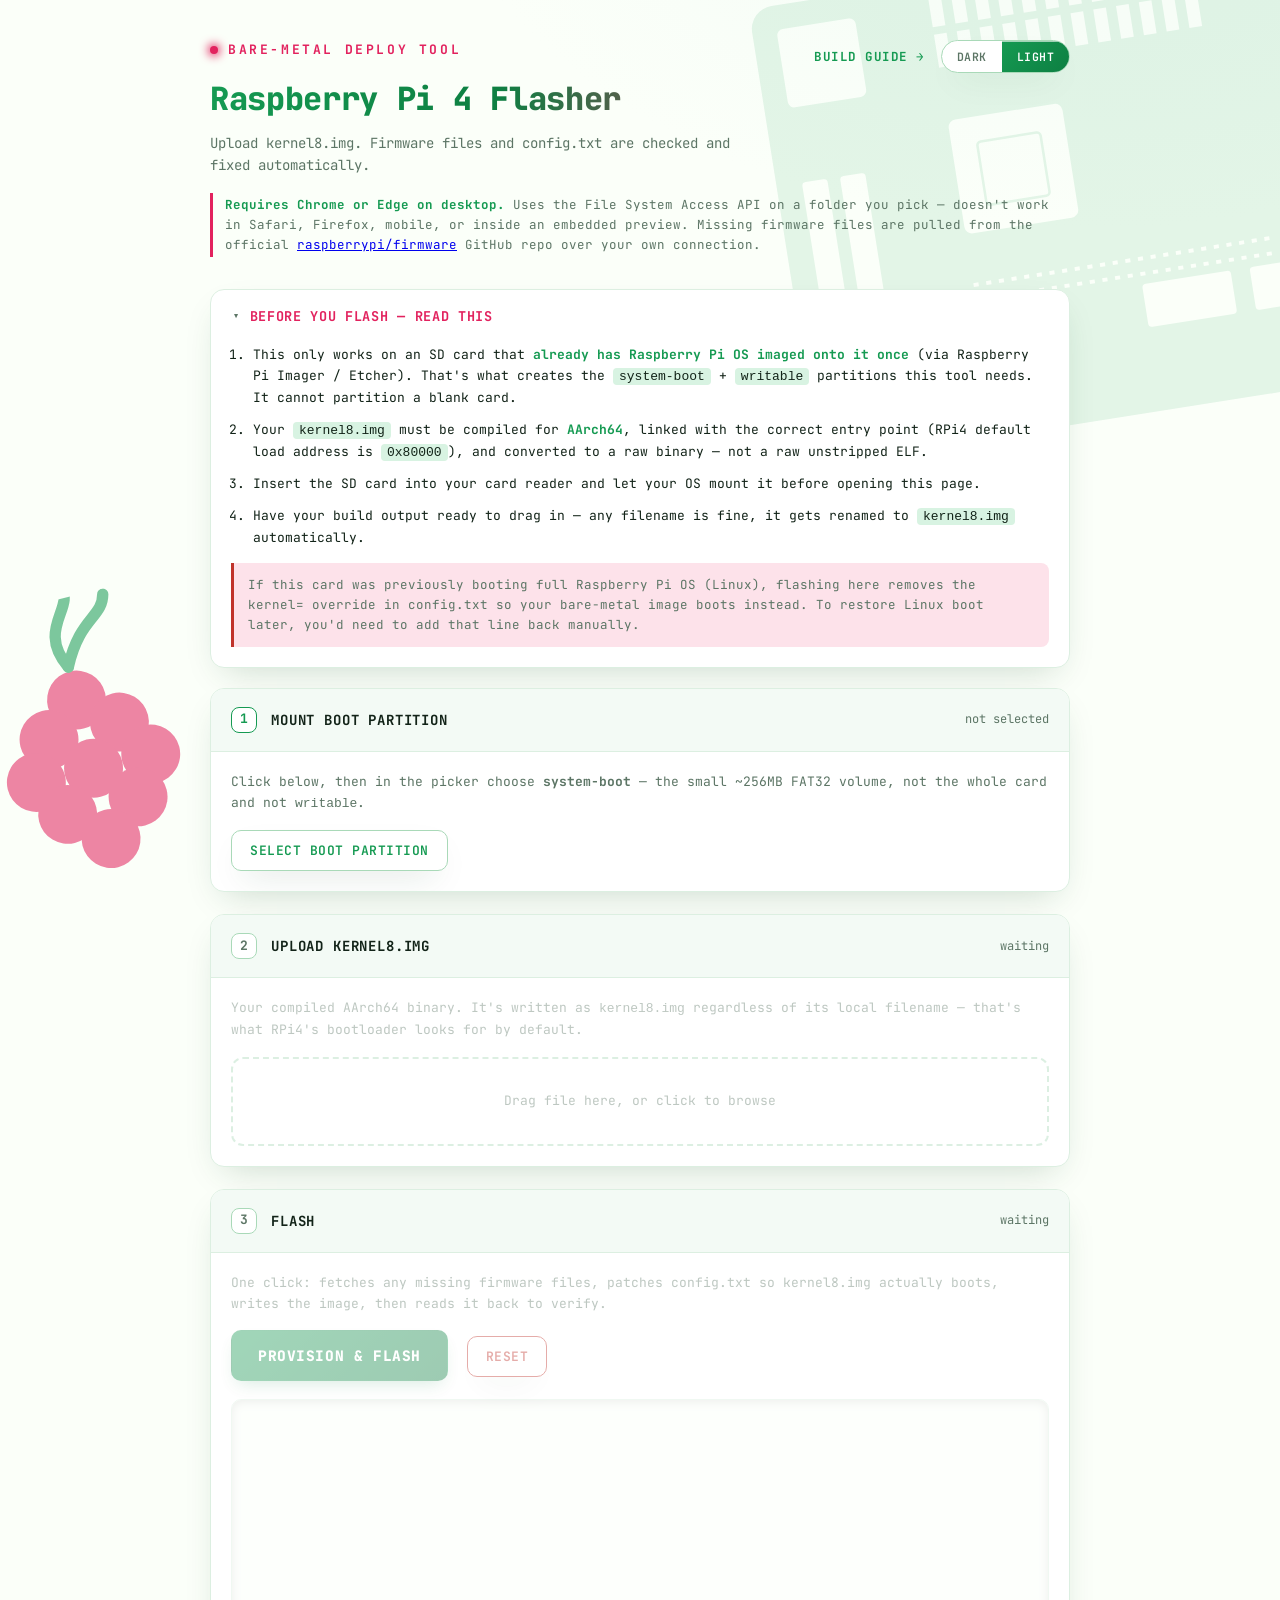
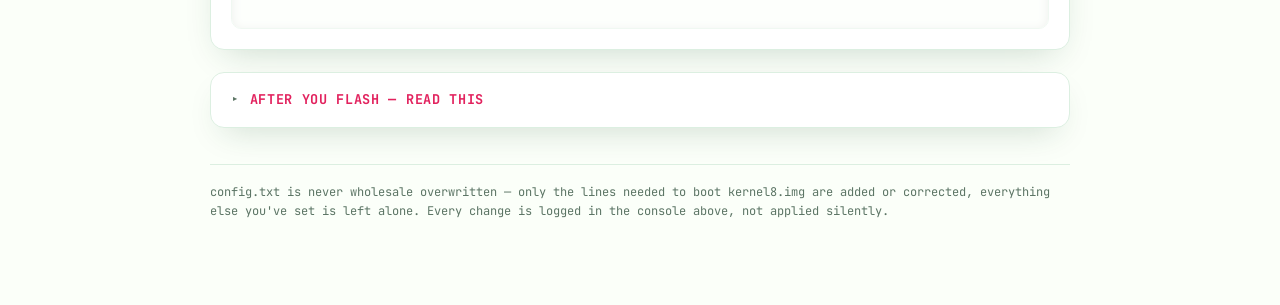
==== Index.html @ fa20e971 "Add files via upload" ====
<!DOCTYPE html>
<html lang="en">
<head>
<meta charset="UTF-8">
<meta name="viewport" content="width=device-width, initial-scale=1.0">
<title>Raspberry Pi 4 Flasher</title>
<link rel="preconnect" href="https://fonts.googleapis.com">
<link rel="preconnect" href="https://fonts.gstatic.com" crossorigin>
<link href="https://fonts.googleapis.com/css2?family=JetBrains+Mono:wght@400;500;600;700;800&display=swap" rel="stylesheet">
<link rel="stylesheet" href="style.css">
</head>
<body>

<div class="bgart">
  <svg class="pcb" viewBox="0 0 500 380" xmlns="http://www.w3.org/2000/svg">
    <rect x="10" y="10" width="480" height="360" rx="18" fill="currentColor" style="color:var(--green)"/>
    <rect x="30" y="30" width="60" height="60" rx="4" fill="var(--bg-a)"/>
    <rect x="30" y="30" width="60" height="60" rx="4" fill="none" stroke="var(--bg-a)" stroke-width="2"/>
    <g fill="var(--bg-a)">
      <rect x="150" y="20" width="10" height="26"/><rect x="168" y="20" width="10" height="26"/>
      <rect x="186" y="20" width="10" height="26"/><rect x="204" y="20" width="10" height="26"/>
      <rect x="222" y="20" width="10" height="26"/><rect x="240" y="20" width="10" height="26"/>
      <rect x="258" y="20" width="10" height="26"/><rect x="276" y="20" width="10" height="26"/>
      <rect x="294" y="20" width="10" height="26"/><rect x="312" y="20" width="10" height="26"/>
      <rect x="330" y="20" width="10" height="26"/><rect x="348" y="20" width="10" height="26"/>
      <rect x="150" y="52" width="10" height="26"/><rect x="168" y="52" width="10" height="26"/>
      <rect x="186" y="52" width="10" height="26"/><rect x="204" y="52" width="10" height="26"/>
      <rect x="222" y="52" width="10" height="26"/><rect x="240" y="52" width="10" height="26"/>
      <rect x="258" y="52" width="10" height="26"/><rect x="276" y="52" width="10" height="26"/>
      <rect x="294" y="52" width="10" height="26"/><rect x="312" y="52" width="10" height="26"/>
      <rect x="330" y="52" width="10" height="26"/><rect x="348" y="52" width="10" height="26"/>
    </g>
    <rect x="150" y="120" width="90" height="90" rx="6" fill="var(--bg-a)"/>
    <rect x="170" y="140" width="50" height="50" rx="3" fill="none" stroke="var(--green)" stroke-width="2"/>
    <rect x="30" y="150" width="20" height="150" rx="3" fill="var(--bg-a)"/>
    <rect x="60" y="150" width="20" height="150" rx="3" fill="var(--bg-a)"/>
    <rect x="280" y="270" width="70" height="34" rx="3" fill="var(--bg-a)"/>
    <rect x="365" y="270" width="46" height="34" rx="3" fill="var(--bg-a)"/>
    <rect x="425" y="150" width="34" height="60" rx="3" fill="var(--bg-a)"/>
    <path d="M150 250 h240 M150 262 h240" stroke="var(--bg-a)" stroke-width="3" stroke-dasharray="4 6"/>
  </svg>

  <svg class="raspberry" viewBox="0 0 300 300" xmlns="http://www.w3.org/2000/svg">
    <g fill="var(--pink)">
      <circle cx="150" cy="90" r="26"/>
      <circle cx="118" cy="118" r="26"/>
      <circle cx="182" cy="118" r="26"/>
      <circle cx="98" cy="152" r="26"/>
      <circle cx="150" cy="152" r="26"/>
      <circle cx="202" cy="152" r="26"/>
      <circle cx="118" cy="186" r="26"/>
      <circle cx="182" cy="186" r="26"/>
      <circle cx="150" cy="216" r="26"/>
    </g>
    <path d="M150 60 C 130 20, 170 10, 160 -10" stroke="var(--green)" stroke-width="10" fill="none" stroke-linecap="round"/>
    <path d="M150 60 C170 20, 190 25, 195 5" stroke="var(--green)" stroke-width="10" fill="none" stroke-linecap="round"/>
  </svg>
</div>

<div class="wrap">

  <header>
    <div class="top-row">
      <div>
        <div class="banner"><span class="dot"></span>BARE-METAL DEPLOY TOOL</div>
        <h1>Raspberry Pi 4 Flasher</h1>
        <div class="sub">Upload kernel8.img. Firmware files and config.txt are checked and fixed automatically.</div>
      </div>
      <div style="display:flex;align-items:center;gap:16px;">
        <a href="build-guide.html" target="_blank" rel="noopener" style="color:var(--green);font-size:12.5px;font-weight:700;text-decoration:none;letter-spacing:.04em;text-transform:uppercase;">Build Guide →</a>
        <div class="theme-toggle">
          <button id="btnDark">Dark</button>
          <button id="btnLight">Light</button>
        </div>
      </div>
    </div>
    <div class="platform-note">
      <b>Requires Chrome or Edge on desktop.</b> Uses the File System Access API on a folder you pick — doesn't work in Safari, Firefox, mobile, or inside an embedded preview. Missing firmware files are pulled from the official <a href="https://github.com/raspberrypi/firmware" target="_blank" rel="noopener">raspberrypi/firmware</a> GitHub repo over your own connection.
    </div>
  </header>

  <details class="instructions" open>
    <summary>Before you flash — read this</summary>
    <div class="instructions-body">
      <ol>
        <li>This only works on an SD card that <b>already has Raspberry Pi OS imaged onto it once</b> (via Raspberry Pi Imager / Etcher). That's what creates the <code>system-boot</code> + <code>writable</code> partitions this tool needs. It cannot partition a blank card.</li>
        <li>Your <code>kernel8.img</code> must be compiled for <b>AArch64</b>, linked with the correct entry point (RPi4 default load address is <code>0x80000</code>), and converted to a raw binary — not a raw unstripped ELF.</li>
        <li>Insert the SD card into your card reader and let your OS mount it before opening this page.</li>
        <li>Have your build output ready to drag in — any filename is fine, it gets renamed to <code>kernel8.img</code> automatically.</li>
      </ol>
      <div class="warn-line">If this card was previously booting full Raspberry Pi OS (Linux), flashing here removes the kernel= override in config.txt so your bare-metal image boots instead. To restore Linux boot later, you'd need to add that line back manually.</div>
    </div>
  </details>

  <!-- STEP 1 -->
  <div class="step active" id="step1">
    <div class="step-head">
      <div class="step-num">1</div>
      <div class="step-title">Mount boot partition</div>
      <div class="step-status" id="s1status">not selected</div>
    </div>
    <div class="step-body">
      <p class="help">Click below, then in the picker choose <b>system-boot</b> — the small ~256MB FAT32 volume, not the whole card and not <code>writable</code>.</p>
      <button id="btnSelectDir">Select boot partition</button>
      <div id="dirResult"></div>
    </div>
  </div>

  <!-- STEP 2 -->
  <div class="step" id="step2">
    <div class="step-head">
      <div class="step-num">2</div>
      <div class="step-title">Upload kernel8.img</div>
      <div class="step-status" id="s2status">waiting</div>
    </div>
    <div class="step-body disabled" id="step2body">
      <p class="help">Your compiled AArch64 binary. It's written as <code>kernel8.img</code> regardless of its local filename — that's what RPi4's bootloader looks for by default.</p>
      <div class="drop" id="dropZone">
        Drag file here, or click to browse
        <input type="file" id="fileInput">
      </div>
      <div class="file-meta" id="fileMeta" style="display:none;"></div>
    </div>
  </div>

  <!-- STEP 3 -->
  <div class="step" id="step3">
    <div class="step-head">
      <div class="step-num">3</div>
      <div class="step-title">Flash</div>
      <div class="step-status" id="s3status">waiting</div>
    </div>
    <div class="step-body disabled" id="step3body">
      <p class="help">One click: fetches any missing firmware files, patches config.txt so kernel8.img actually boots, writes the image, then reads it back to verify.</p>
      <button class="primary" id="btnFlash">Provision &amp; flash</button>
      <button class="danger" id="btnReset" style="margin-left:10px;">Reset</button>
      <div class="console" id="consoleLog"></div>
    </div>
  </div>

  <details class="instructions" id="afterPanel">
    <summary>After you flash — read this</summary>
    <div class="instructions-body">
      <ol>
        <li><b>Eject the SD card properly</b> through your OS before pulling it — don't unplug it while it's still mounted.
          <div class="warn-line">Linux:
udisksctl unmount -b /dev/sdX1
udisksctl unmount -b /dev/sdX2
udisksctl power-off -b /dev/sdX</div>
        </li>
        <li>Insert the card into the Pi 4 and power it on.</li>
        <li>If <code>enable_uart=1</code> is set (the tool ensures this), connect a USB-to-serial adapter to <b>GPIO14 (TX)</b>, <b>GPIO15 (RX)</b>, and <b>GND</b>, then open a serial terminal at <b>115200 baud</b> to see boot output.</li>
        <li>If it doesn't boot: double check the linker script's entry point / load address, confirm the file is a raw binary (not ELF), and confirm <code>arm_64bit=1</code> is in config.txt.</li>
      </ol>
    </div>
  </details>

  <footer>
    config.txt is never wholesale overwritten — only the lines needed to boot kernel8.img are added or corrected, everything else you've set is left alone. Every change is logged in the console above, not applied silently.
  </footer>

</div>

<script>
const html = document.documentElement;
function setTheme(t){
  html.setAttribute('data-theme', t);
  document.getElementById('btnDark').classList.toggle('active', t==='dark');
  document.getElementById('btnLight').classList.toggle('active', t==='light');
}
const prefersDark = window.matchMedia && window.matchMedia('(prefers-color-scheme: dark)').matches;
setTheme(prefersDark ? 'dark' : 'light');
document.getElementById('btnDark').addEventListener('click', () => setTheme('dark'));
document.getElementById('btnLight').addEventListener('click', () => setTheme('light'));

let dirHandle = null;
let sourceFile = null;
let sourceHash = null;

const $ = id => document.getElementById(id);
const log = (msg, cls='info') => {
  const c = $('consoleLog');
  const line = document.createElement('div');
  line.className = 'line ' + cls;
  line.textContent = msg;
  c.appendChild(line);
  c.scrollTop = c.scrollHeight;
};

function setStepState(n, state, statusText){
  const step = $('step'+n);
  step.classList.remove('active','done');
  if(state) step.classList.add(state);
  if(statusText !== undefined) $('s'+n+'status').textContent = statusText;
}
function enableStep(n){
  const body = document.querySelector('#step'+n+' .step-body');
  if(body) body.classList.remove('disabled');
  setStepState(n, 'active');
}

async function sha256(blob){
  const buf = await blob.arrayBuffer();
  const hash = await crypto.subtle.digest('SHA-256', buf);
  return Array.from(new Uint8Array(hash)).map(b=>b.toString(16).padStart(2,'0')).join('');
}
function fmtBytes(n){
  if(n < 1024) return n + ' B';
  if(n < 1024*1024) return (n/1024).toFixed(1) + ' KB';
  return (n/(1024*1024)).toFixed(2) + ' MB';
}

const FIRMWARE_BASE = 'https://raw.githubusercontent.com/raspberrypi/firmware/master/boot/';
const REQUIRED_FIRMWARE = ['bootcode.bin', 'start4.elf', 'fixup4.dat'];
const DEFAULT_CONFIG =
`# Generated by Raspberry Pi 4 Flasher — bare-metal defaults
arm_64bit=1
enable_uart=1
`;

$('btnSelectDir').addEventListener('click', async () => {
  if(!window.showDirectoryPicker){
    $('dirResult').innerHTML = '<div class="badge warn">This browser does not support the File System Access API. Use Chrome or Edge on desktop.</div>';
    return;
  }
  try{
    dirHandle = await window.showDirectoryPicker({ mode: 'readwrite' });
  }catch(e){ return; }

  const entries = [];
  for await (const [name, handle] of dirHandle.entries()){
    let size = '';
    if(handle.kind === 'file'){
      try{ const f = await handle.getFile(); size = fmtBytes(f.size); }catch(_){}
    }
    entries.push({name, kind: handle.kind, size});
  }
  entries.sort((a,b) => a.name.localeCompare(b.name));

  let html2 = '<table class="map"><thead><tr><th>#</th><th>name</th><th>size</th></tr></thead><tbody>';
  entries.forEach((e,i) => {
    html2 += `<tr><td class="idx">${i.toString().padStart(2,'0')}</td><td>${e.name}${e.kind==='directory'?'/':''}</td><td>${e.size}</td></tr>`;
  });
  html2 += '</tbody></table>';

  const names = entries.map(e => e.name.toLowerCase());
  const missingFw = REQUIRED_FIRMWARE.filter(f => !names.includes(f));
  const hasConfig = names.includes('config.txt');

  if(missingFw.length === 0 && hasConfig){
    html2 += '<div class="badge ok">All required boot files present</div>';
  } else {
    if(missingFw.length) html2 += `<div class="badge warn">missing: ${missingFw.join(', ')}</div>`;
    if(!hasConfig) html2 += `<div class="badge warn">missing: config.txt</div>`;
    html2 += `<div class="badge ok">will be provisioned automatically on flash</div>`;
  }

  $('dirResult').innerHTML = html2;
  setStepState(1, 'done', dirHandle.name || 'mounted');
  enableStep(2);
  log(`mounted: ${dirHandle.name} (${entries.length} entries)`, 'ok');
});

const dropZone = $('dropZone');
dropZone.addEventListener('click', () => $('fileInput').click());
['dragenter','dragover'].forEach(ev => dropZone.addEventListener(ev, e => { e.preventDefault(); dropZone.classList.add('drag'); }));
['dragleave','drop'].forEach(ev => dropZone.addEventListener(ev, e => { e.preventDefault(); dropZone.classList.remove('drag'); }));
dropZone.addEventListener('drop', e => { if(e.dataTransfer.files.length) handleFile(e.dataTransfer.files[0]); });
$('fileInput').addEventListener('change', e => { if(e.target.files.length) handleFile(e.target.files[0]); });

async function handleFile(file){
  sourceFile = file;
  $('fileMeta').style.display = 'block';
  $('fileMeta').innerHTML = `
    <div class="row"><span class="k">source name</span><span class="v">${file.name}</span></div>
    <div class="row"><span class="k">writes as</span><span class="v">kernel8.img</span></div>
    <div class="row"><span class="k">size</span><span class="v">${fmtBytes(file.size)}</span></div>
    <div class="row"><span class="k">sha-256</span><span class="v">computing…</span></div>
  `;
  sourceHash = await sha256(file);
  $('fileMeta').querySelectorAll('.row .v')[3].textContent = sourceHash;
  setStepState(2, 'done', file.name);
  log(`loaded ${file.name} — ${fmtBytes(file.size)}, sha256 ${sourceHash.slice(0,16)}…`, 'info');
  enableStep(3);
}

async function fileExists(dir, name){
  try{ await dir.getFileHandle(name, {create:false}); return true; }catch(_){ return false; }
}
async function readTextFile(dir, name){
  const h = await dir.getFileHandle(name, {create:false});
  const f = await h.getFile();
  return await f.text();
}
async function writeFile(dir, name, blobOrText){
  const h = await dir.getFileHandle(name, {create:true});
  const w = await h.createWritable();
  await w.write(blobOrText);
  await w.close();
  return h;
}

function patchConfig(existingText){
  const lines = existingText.split(/\r?\n/);
  const changes = [];
  let arm64Idx = -1, hasUart = false, kernelIdx = -1;
  lines.forEach((line,i) => {
    const t = line.trim();
    if(/^arm_64bit\s*=/.test(t)) arm64Idx = i;
    if(/^enable_uart\s*=\s*1/.test(t)) hasUart = true;
    if(/^kernel\s*=/.test(t)) kernelIdx = i;
  });
  if(arm64Idx >= 0){
    if(!/^arm_64bit\s*=\s*1\s*$/.test(lines[arm64Idx].trim())){
      changes.push(`arm_64bit: "${lines[arm64Idx].trim()}" -> "arm_64bit=1"`);
      lines[arm64Idx] = 'arm_64bit=1';
    }
  } else {
    lines.push('arm_64bit=1');
    changes.push('added arm_64bit=1');
  }
  if(!hasUart){
    lines.push('enable_uart=1');
    changes.push('added enable_uart=1');
  }
  if(kernelIdx >= 0 && lines[kernelIdx].trim() !== 'kernel=kernel8.img'){
    changes.push(`removed override "${lines[kernelIdx].trim()}" (kernel8.img is picked up automatically once arm_64bit=1)`);
    lines.splice(kernelIdx, 1);
  }
  return { text: lines.filter((l,i,arr)=> !(l.trim()==='' && arr[i-1] && arr[i-1].trim()==='')).join('\n'), changes };
}

async function provisionBootPartition(){
  const names = [];
  for await (const [name] of dirHandle.entries()) names.push(name.toLowerCase());

  const missingFw = REQUIRED_FIRMWARE.filter(f => !names.includes(f));
  if(missingFw.length){
    const ok = confirm(`Missing firmware file(s): ${missingFw.join(', ')}.\n\nFetch them from the official raspberrypi/firmware GitHub repo and write them to the boot partition?`);
    if(!ok){
      log('skipped firmware provisioning — boot partition may not boot without these', 'warn');
    } else {
      for(const fname of missingFw){
        try{
          log(`fetching ${fname} from raspberrypi/firmware…`, 'cmd');
          const res = await fetch(FIRMWARE_BASE + fname);
          if(!res.ok) throw new Error(`HTTP ${res.status}`);
          const blob = await res.blob();
          await writeFile(dirHandle, fname, blob);
          log(`wrote ${fname} (${fmtBytes(blob.size)})`, 'ok');
        }catch(e){
          log(`failed to fetch/write ${fname}: ${e.message}`, 'err');
        }
      }
    }
  } else {
    log('firmware files present, nothing to fetch', 'info');
  }

  let configText = '';
  let hadConfig = false;
  if(await fileExists(dirHandle, 'config.txt')){
    hadConfig = true;
    configText = await readTextFile(dirHandle, 'config.txt');
  }
  if(!hadConfig){
    await writeFile(dirHandle, 'config.txt', DEFAULT_CONFIG);
    log('config.txt not found — wrote default (arm_64bit=1, enable_uart=1)', 'ok');
  } else {
    const { text, changes } = patchConfig(configText);
    if(changes.length){
      await writeFile(dirHandle, 'config.txt', text);
      changes.forEach(c => log(`config.txt: ${c}`, 'ok'));
    } else {
      log('config.txt already correct — left untouched', 'info');
    }
  }
}

$('btnFlash').addEventListener('click', async () => {
  if(!dirHandle || !sourceFile){
    log('missing boot partition or source file', 'err');
    return;
  }
  $('btnFlash').disabled = true;
  try{
    log('> provisioning boot partition…', 'cmd');
    await provisionBootPartition();

    log(`> writing ${sourceFile.name} -> kernel8.img (${fmtBytes(sourceFile.size)})`, 'cmd');
    const exists = await fileExists(dirHandle, 'kernel8.img');
    if(exists){
      const ok = confirm('kernel8.img already exists on the boot partition. Overwrite it?');
      if(!ok){ log('flash cancelled by user', 'info'); $('btnFlash').disabled = false; return; }
    }
    const fileHandle = await writeFile(dirHandle, 'kernel8.img', sourceFile);
    log('write complete, verifying…', 'info');

    const written = await fileHandle.getFile();
    const writtenHash = await sha256(written);

    if(writtenHash === sourceHash && written.size === sourceFile.size){
      log(`verified: sha256 match, ${fmtBytes(written.size)} written`, 'ok');
      log('boot partition ready. Eject the SD card and boot the Pi.', 'ok');
      setStepState(3, 'done', 'flashed ✓');
      document.getElementById('afterPanel').open = true;
      document.getElementById('afterPanel').scrollIntoView({behavior:'smooth', block:'nearest'});
    } else {
      log(`verification FAILED — expected ${sourceHash.slice(0,12)}…, got ${writtenHash.slice(0,12)}…`, 'err');
      setStepState(3, null, 'verify failed');
    }
  }catch(e){
    log(`error: ${e.message}`, 'err');
    setStepState(3, null, 'error');
  }finally{
    $('btnFlash').disabled = false;
  }
});

$('btnReset').addEventListener('click', () => location.reload());
</script>
</body>
</html>
---- style.css ----
:root{ --radius: 14px; }
  html[data-theme="dark"]{
    --bg-a: #081109; --bg-b: #0a1a12;
    --panel: #101c14; --panel-2: #16251b;
    --border: #24382a; --border-lit: #365241;
    --text: #ecf7ef; --muted: #8aa892;
    --green: #3ee089; --green-strong: #16b866; --green-dim: #16381f; --green-text: #05170b;
    --pink: #ff5c8a; --pink-dim: #3a1524;
    --ok: #3ee089; --err: #ff6b6b;
    --shadow: 0 1px 0 rgba(255,255,255,.03) inset, 0 10px 30px -10px rgba(0,0,0,.55);
    --shadow-btn: 0 6px 16px -4px rgba(22,184,102,.45);
    --pcb-opacity: .16; --raspberry-opacity: .5;
  }
  html[data-theme="light"]{
    --bg-a: #fbfff9; --bg-b: #f2fbf5;
    --panel: #ffffff; --panel-2: #f3faf5;
    --border: #dcefe1; --border-lit: #a9d9b8;
    --text: #122318; --muted: #5c7565;
    --green: #159a52; --green-strong: #0d7f42; --green-dim: #d8f3e2; --green-text: #ffffff;
    --pink: #e2225e; --pink-dim: #fde2ea;
    --ok: #0d7f42; --err: #c0332b;
    --shadow: 0 1px 0 rgba(255,255,255,.6) inset, 0 14px 34px -14px rgba(21,71,42,.22);
    --shadow-btn: 0 8px 18px -6px rgba(13,127,66,.4);
    --pcb-opacity: .10; --raspberry-opacity: .55;
  }
  *{box-sizing:border-box;}
  html,body{margin:0;padding:0;}
  body{
    background: radial-gradient(1100px 700px at 85% -10%, var(--bg-b), var(--bg-a) 60%);
    color:var(--text);
    font-family: "JetBrains Mono", ui-monospace, "SF Mono", Menlo, Consolas, monospace;
    min-height:100vh; padding:40px 18px 90px; line-height:1.6; font-size:15.5px;
    transition: background .2s, color .2s; position:relative; overflow-x:hidden;
  }
  .bgart{position:fixed;inset:0;z-index:-1;pointer-events:none;overflow:hidden;}
  .bgart svg{position:absolute;}
  .pcb{top:-6%;right:-10%;width:640px;opacity:var(--pcb-opacity);transform:rotate(-9deg);}
  .raspberry{bottom:-4%;left:-6%;width:340px;opacity:var(--raspberry-opacity);transform:rotate(-14deg);}

  .wrap{max-width:860px;margin:0 auto;}

  header{margin-bottom:32px;}
  .top-row{display:flex;justify-content:space-between;align-items:flex-start;gap:16px;}
  .banner{font-size:13px;color:var(--pink);letter-spacing:.2em;display:flex;align-items:center;gap:10px;margin-bottom:12px;font-weight:700;}
  .banner .dot{width:8px;height:8px;border-radius:50%;background:var(--pink);box-shadow:0 0 10px 2px var(--pink);animation:pulse 2.2s ease-in-out infinite;}
  @keyframes pulse{0%,100%{opacity:1;}50%{opacity:.35;}}
  h1{font-size:32px;margin:0 0 8px;letter-spacing:-.01em;font-weight:800;
     background:linear-gradient(90deg, var(--green) 0%, var(--green-strong) 55%, var(--pink) 130%);
     -webkit-background-clip:text;background-clip:text;color:transparent;}
  .sub{color:var(--muted);font-size:14px;max-width:520px;}
  .platform-note{margin-top:16px;font-size:12.5px;color:var(--muted);border-left:3px solid var(--pink);padding:2px 0 2px 12px;}
  .platform-note b{color:var(--green);font-weight:700;}

  .theme-toggle{display:flex;border:1px solid var(--border-lit);border-radius:24px;overflow:hidden;flex-shrink:0;background:var(--panel);box-shadow:var(--shadow);}
  .theme-toggle button{border:none;border-radius:0;padding:8px 15px;font-size:11.5px;background:transparent;color:var(--muted);font-family:inherit;font-weight:600;cursor:pointer;letter-spacing:.04em;}
  .theme-toggle button.active{background:linear-gradient(135deg, var(--green), var(--green-strong));color:var(--green-text);}

  details.instructions{background:var(--panel);border:1px solid var(--border);border-radius:var(--radius);margin-bottom:20px;box-shadow:var(--shadow);}
  details.instructions summary{padding:16px 20px;cursor:pointer;font-size:13.5px;letter-spacing:.05em;text-transform:uppercase;color:var(--pink);list-style:none;display:flex;align-items:center;gap:10px;font-weight:700;}
  details.instructions summary::-webkit-details-marker{display:none;}
  details.instructions summary::before{content:"▸";transition:transform .15s;color:var(--muted);}
  details.instructions[open] summary::before{transform:rotate(90deg);}
  .instructions-body{padding:2px 20px 20px;font-size:13px;color:var(--text);}
  .instructions-body ol{margin:0;padding-left:22px;}
  .instructions-body li{margin-bottom:11px;}
  .instructions-body li b{color:var(--green);}
  .instructions-body code{background:var(--green-dim);padding:1px 6px;border-radius:4px;}
  .instructions-body .warn-line{margin-top:14px;padding:12px 14px;border-left:3px solid var(--err);color:var(--muted);font-size:12.5px;background:var(--pink-dim);border-radius:0 8px 8px 0;white-space:pre-wrap;}

  .step{background:var(--panel);border:1px solid var(--border);border-radius:var(--radius);margin-bottom:22px;overflow:hidden;box-shadow:var(--shadow);transition:transform .15s;}
  .step-head{display:flex;align-items:center;gap:14px;padding:18px 20px;border-bottom:1px solid var(--border);background:var(--panel-2);}
  .step-num{width:26px;height:26px;border-radius:8px;border:1px solid var(--border-lit);display:flex;align-items:center;justify-content:center;font-size:13px;color:var(--muted);flex-shrink:0;font-weight:700;background:var(--panel);}
  .step.active .step-num{border-color:var(--green);color:var(--green);}
  .step.done .step-num{background:linear-gradient(135deg, var(--green), var(--green-strong));border-color:var(--green);color:var(--green-text);}
  .step-title{font-size:14px;letter-spacing:.06em;text-transform:uppercase;color:var(--text);font-weight:700;}
  .step-status{margin-left:auto;font-size:12px;color:var(--muted);}
  .step-body{padding:20px;}
  .step-body.disabled{opacity:.4;pointer-events:none;}
  p.help{color:var(--muted);font-size:13px;margin:0 0 16px;}

  button{font-family:inherit;font-size:13px;letter-spacing:.04em;background:var(--panel);color:var(--green);border:1px solid var(--border-lit);padding:11px 18px;border-radius:10px;cursor:pointer;text-transform:uppercase;font-weight:600;transition:transform .12s, box-shadow .12s, background .15s;box-shadow:var(--shadow);}
  button:hover:not(:disabled){transform:translateY(-2px);border-color:var(--green);}
  button:active:not(:disabled){transform:translateY(0);}
  button:disabled{opacity:.35;cursor:not-allowed;}
  button.primary{background:linear-gradient(135deg, var(--green), var(--green-strong));color:var(--green-text);border-color:transparent;font-weight:800;padding:15px 26px;font-size:14.5px;box-shadow:var(--shadow-btn);}
  button.primary:hover:not(:disabled){transform:translateY(-3px);box-shadow:0 14px 26px -8px rgba(22,184,102,.55);}
  button.danger{color:var(--err);border-color:var(--err);background:var(--panel);}
  button.danger:hover:not(:disabled){background:var(--pink-dim);}

  table.map{width:100%;border-collapse:collapse;font-size:12.5px;margin-top:16px;}
  table.map th{text-align:left;color:var(--muted);font-weight:600;font-size:10.5px;letter-spacing:.08em;text-transform:uppercase;padding:7px 9px;border-bottom:1px solid var(--border);}
  table.map td{padding:7px 9px;border-bottom:1px solid var(--border);color:var(--text);}
  table.map tr:last-child td{border-bottom:none;}
  table.map .idx{color:var(--pink);}
  .badge{display:inline-block;font-size:11px;padding:5px 10px;border-radius:20px;letter-spacing:.05em;text-transform:uppercase;margin-top:14px;margin-right:6px;font-weight:700;}
  .badge.ok{background:var(--green-dim);color:var(--green);}
  .badge.warn{background:var(--pink-dim);color:var(--pink);}

  .drop{border:2px dashed var(--border-lit);border-radius:12px;padding:32px;text-align:center;color:var(--muted);font-size:13px;cursor:pointer;transition:border-color .15s, background .15s, transform .12s;}
  .drop:hover, .drop.drag{border-color:var(--green);background:var(--green-dim);color:var(--text);transform:translateY(-2px);}
  .drop input{display:none;}
  .file-meta{margin-top:16px;font-size:13px;}
  .file-meta .row{display:flex;justify-content:space-between;padding:7px 0;border-bottom:1px solid var(--border);}
  .file-meta .row:last-child{border-bottom:none;}
  .file-meta .k{color:var(--muted);}
  .file-meta .v{color:var(--text);word-break:break-all;text-align:right;max-width:70%;}

  .console{background:var(--bg-a);border:1px solid var(--border);border-radius:10px;padding:16px 18px;font-size:12.5px;height:230px;overflow-y:auto;margin-top:18px;box-shadow:0 2px 10px rgba(0,0,0,.15) inset;}
  .console .line{margin-bottom:5px;white-space:pre-wrap;word-break:break-all;}
  .console .ok{color:var(--ok);}
  .console .err{color:var(--err);}
  .console .info{color:var(--muted);}
  .console .cmd{color:var(--pink);}
  .console .warn{color:#c58a1c;}

  footer{margin-top:36px;color:var(--muted);font-size:12px;border-top:1px solid var(--border);padding-top:18px;}
  footer a{color:var(--green);}
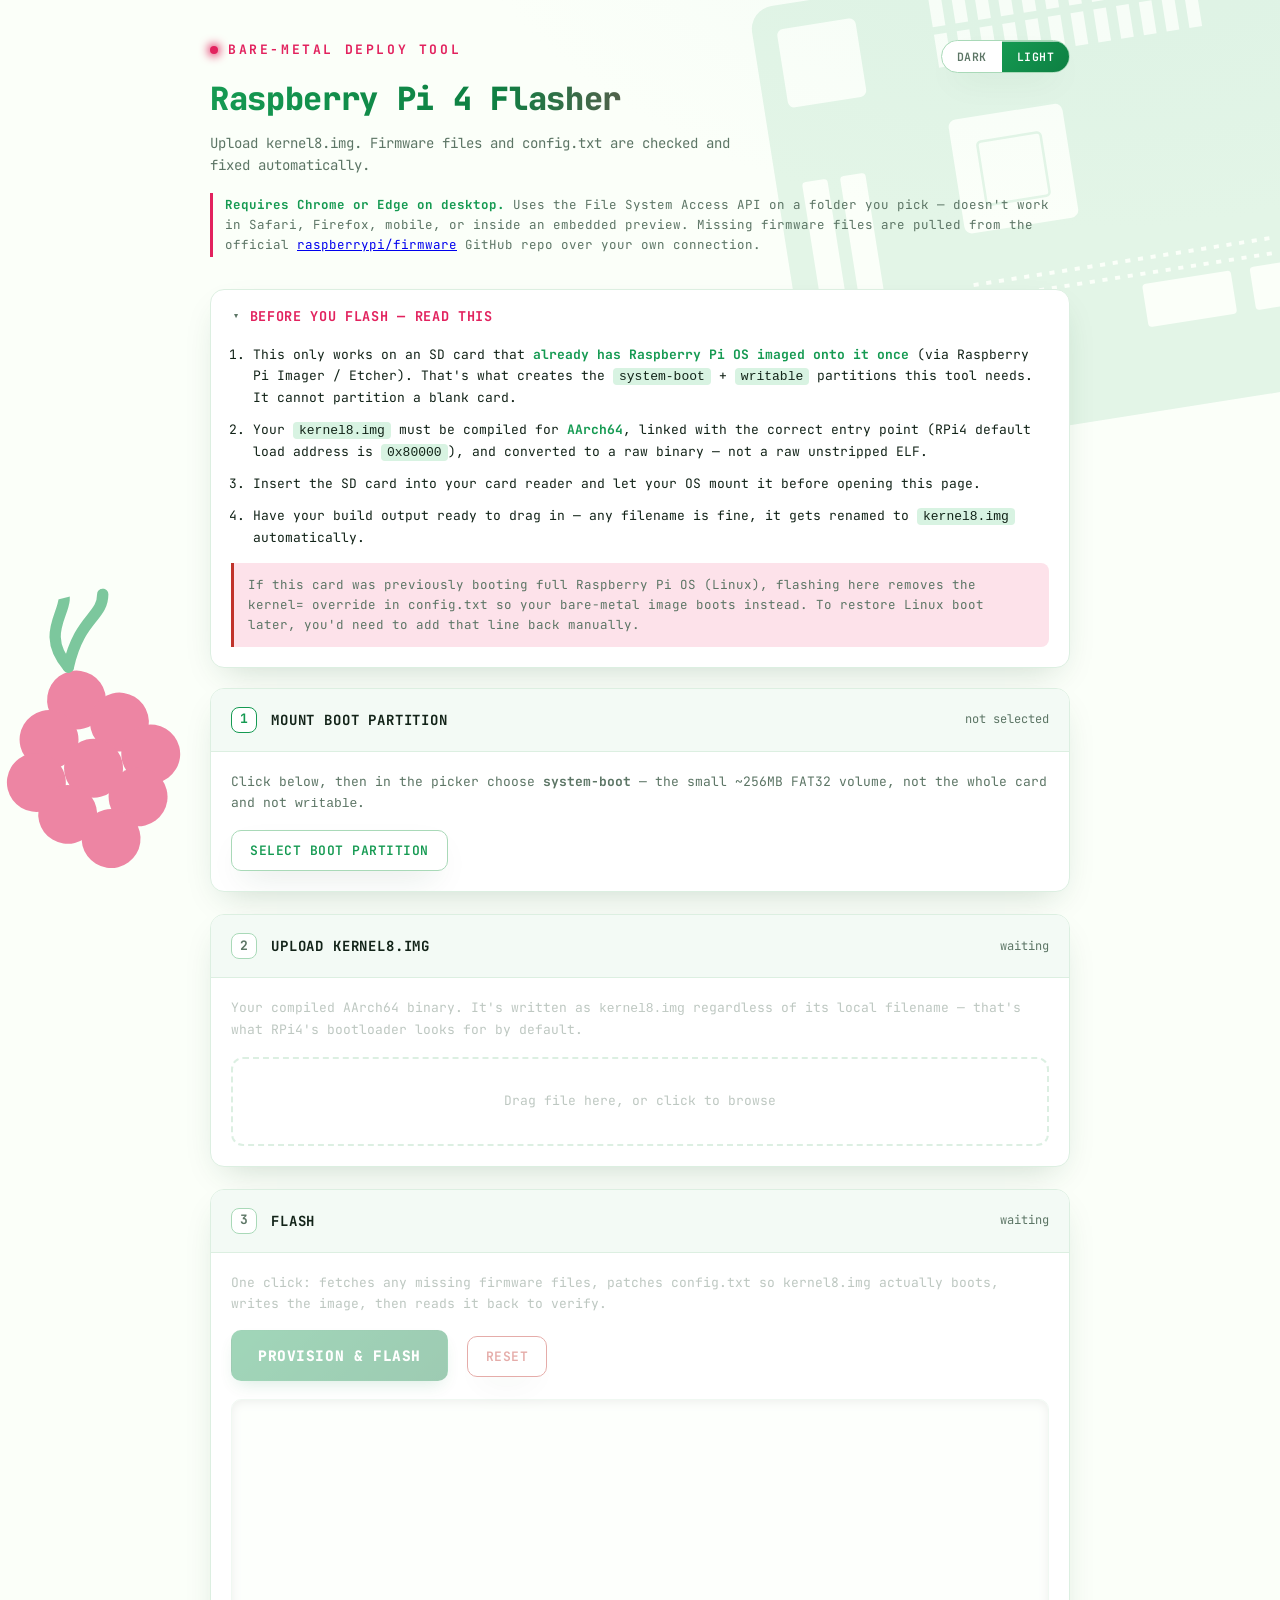
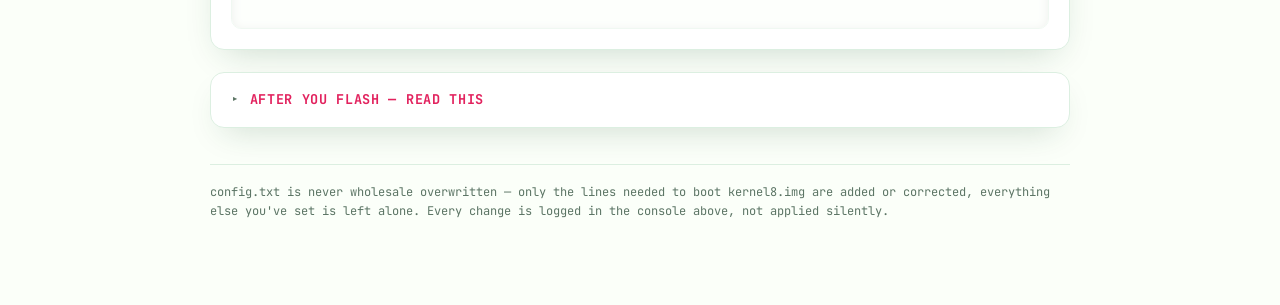
==== commit 4934e151: "Add files via upload" ====
--- a/Index.html
+++ b/Index.html
@@ -7,7 +7,125 @@
 <link rel="preconnect" href="https://fonts.googleapis.com">
 <link rel="preconnect" href="https://fonts.gstatic.com" crossorigin>
 <link href="https://fonts.googleapis.com/css2?family=JetBrains+Mono:wght@400;500;600;700;800&display=swap" rel="stylesheet">
-<link rel="stylesheet" href="style.css">
+<style>
+  :root{ --radius: 14px; }
+  html[data-theme="dark"]{
+    --bg-a: #081109; --bg-b: #0a1a12;
+    --panel: #101c14; --panel-2: #16251b;
+    --border: #24382a; --border-lit: #365241;
+    --text: #ecf7ef; --muted: #8aa892;
+    --green: #3ee089; --green-strong: #16b866; --green-dim: #16381f; --green-text: #05170b;
+    --pink: #ff5c8a; --pink-dim: #3a1524;
+    --ok: #3ee089; --err: #ff6b6b;
+    --shadow: 0 1px 0 rgba(255,255,255,.03) inset, 0 10px 30px -10px rgba(0,0,0,.55);
+    --shadow-btn: 0 6px 16px -4px rgba(22,184,102,.45);
+    --pcb-opacity: .16; --raspberry-opacity: .5;
+  }
+  html[data-theme="light"]{
+    --bg-a: #fbfff9; --bg-b: #f2fbf5;
+    --panel: #ffffff; --panel-2: #f3faf5;
+    --border: #dcefe1; --border-lit: #a9d9b8;
+    --text: #122318; --muted: #5c7565;
+    --green: #159a52; --green-strong: #0d7f42; --green-dim: #d8f3e2; --green-text: #ffffff;
+    --pink: #e2225e; --pink-dim: #fde2ea;
+    --ok: #0d7f42; --err: #c0332b;
+    --shadow: 0 1px 0 rgba(255,255,255,.6) inset, 0 14px 34px -14px rgba(21,71,42,.22);
+    --shadow-btn: 0 8px 18px -6px rgba(13,127,66,.4);
+    --pcb-opacity: .10; --raspberry-opacity: .55;
+  }
+  *{box-sizing:border-box;}
+  html,body{margin:0;padding:0;}
+  body{
+    background: radial-gradient(1100px 700px at 85% -10%, var(--bg-b), var(--bg-a) 60%);
+    color:var(--text);
+    font-family: "JetBrains Mono", ui-monospace, "SF Mono", Menlo, Consolas, monospace;
+    min-height:100vh; padding:40px 18px 90px; line-height:1.6; font-size:15.5px;
+    transition: background .2s, color .2s; position:relative; overflow-x:hidden;
+  }
+  .bgart{position:fixed;inset:0;z-index:-1;pointer-events:none;overflow:hidden;}
+  .bgart svg{position:absolute;}
+  .pcb{top:-6%;right:-10%;width:640px;opacity:var(--pcb-opacity);transform:rotate(-9deg);}
+  .raspberry{bottom:-4%;left:-6%;width:340px;opacity:var(--raspberry-opacity);transform:rotate(-14deg);}
+
+  .wrap{max-width:860px;margin:0 auto;}
+
+  header{margin-bottom:32px;}
+  .top-row{display:flex;justify-content:space-between;align-items:flex-start;gap:16px;}
+  .banner{font-size:13px;color:var(--pink);letter-spacing:.2em;display:flex;align-items:center;gap:10px;margin-bottom:12px;font-weight:700;}
+  .banner .dot{width:8px;height:8px;border-radius:50%;background:var(--pink);box-shadow:0 0 10px 2px var(--pink);animation:pulse 2.2s ease-in-out infinite;}
+  @keyframes pulse{0%,100%{opacity:1;}50%{opacity:.35;}}
+  h1{font-size:32px;margin:0 0 8px;letter-spacing:-.01em;font-weight:800;
+     background:linear-gradient(90deg, var(--green) 0%, var(--green-strong) 55%, var(--pink) 130%);
+     -webkit-background-clip:text;background-clip:text;color:transparent;}
+  .sub{color:var(--muted);font-size:14px;max-width:520px;}
+  .platform-note{margin-top:16px;font-size:12.5px;color:var(--muted);border-left:3px solid var(--pink);padding:2px 0 2px 12px;}
+  .platform-note b{color:var(--green);font-weight:700;}
+
+  .theme-toggle{display:flex;border:1px solid var(--border-lit);border-radius:24px;overflow:hidden;flex-shrink:0;background:var(--panel);box-shadow:var(--shadow);}
+  .theme-toggle button{border:none;border-radius:0;padding:8px 15px;font-size:11.5px;background:transparent;color:var(--muted);font-family:inherit;font-weight:600;cursor:pointer;letter-spacing:.04em;}
+  .theme-toggle button.active{background:linear-gradient(135deg, var(--green), var(--green-strong));color:var(--green-text);}
+
+  details.instructions{background:var(--panel);border:1px solid var(--border);border-radius:var(--radius);margin-bottom:20px;box-shadow:var(--shadow);}
+  details.instructions summary{padding:16px 20px;cursor:pointer;font-size:13.5px;letter-spacing:.05em;text-transform:uppercase;color:var(--pink);list-style:none;display:flex;align-items:center;gap:10px;font-weight:700;}
+  details.instructions summary::-webkit-details-marker{display:none;}
+  details.instructions summary::before{content:"▸";transition:transform .15s;color:var(--muted);}
+  details.instructions[open] summary::before{transform:rotate(90deg);}
+  .instructions-body{padding:2px 20px 20px;font-size:13px;color:var(--text);}
+  .instructions-body ol{margin:0;padding-left:22px;}
+  .instructions-body li{margin-bottom:11px;}
+  .instructions-body li b{color:var(--green);}
+  .instructions-body code{background:var(--green-dim);padding:1px 6px;border-radius:4px;}
+  .instructions-body .warn-line{margin-top:14px;padding:12px 14px;border-left:3px solid var(--err);color:var(--muted);font-size:12.5px;background:var(--pink-dim);border-radius:0 8px 8px 0;white-space:pre-wrap;}
+
+  .step{background:var(--panel);border:1px solid var(--border);border-radius:var(--radius);margin-bottom:22px;overflow:hidden;box-shadow:var(--shadow);transition:transform .15s;}
+  .step-head{display:flex;align-items:center;gap:14px;padding:18px 20px;border-bottom:1px solid var(--border);background:var(--panel-2);}
+  .step-num{width:26px;height:26px;border-radius:8px;border:1px solid var(--border-lit);display:flex;align-items:center;justify-content:center;font-size:13px;color:var(--muted);flex-shrink:0;font-weight:700;background:var(--panel);}
+  .step.active .step-num{border-color:var(--green);color:var(--green);}
+  .step.done .step-num{background:linear-gradient(135deg, var(--green), var(--green-strong));border-color:var(--green);color:var(--green-text);}
+  .step-title{font-size:14px;letter-spacing:.06em;text-transform:uppercase;color:var(--text);font-weight:700;}
+  .step-status{margin-left:auto;font-size:12px;color:var(--muted);}
+  .step-body{padding:20px;}
+  .step-body.disabled{opacity:.4;pointer-events:none;}
+  p.help{color:var(--muted);font-size:13px;margin:0 0 16px;}
+
+  button{font-family:inherit;font-size:13px;letter-spacing:.04em;background:var(--panel);color:var(--green);border:1px solid var(--border-lit);padding:11px 18px;border-radius:10px;cursor:pointer;text-transform:uppercase;font-weight:600;transition:transform .12s, box-shadow .12s, background .15s;box-shadow:var(--shadow);}
+  button:hover:not(:disabled){transform:translateY(-2px);border-color:var(--green);}
+  button:active:not(:disabled){transform:translateY(0);}
+  button:disabled{opacity:.35;cursor:not-allowed;}
+  button.primary{background:linear-gradient(135deg, var(--green), var(--green-strong));color:var(--green-text);border-color:transparent;font-weight:800;padding:15px 26px;font-size:14.5px;box-shadow:var(--shadow-btn);}
+  button.primary:hover:not(:disabled){transform:translateY(-3px);box-shadow:0 14px 26px -8px rgba(22,184,102,.55);}
+  button.danger{color:var(--err);border-color:var(--err);background:var(--panel);}
+  button.danger:hover:not(:disabled){background:var(--pink-dim);}
+
+  table.map{width:100%;border-collapse:collapse;font-size:12.5px;margin-top:16px;}
+  table.map th{text-align:left;color:var(--muted);font-weight:600;font-size:10.5px;letter-spacing:.08em;text-transform:uppercase;padding:7px 9px;border-bottom:1px solid var(--border);}
+  table.map td{padding:7px 9px;border-bottom:1px solid var(--border);color:var(--text);}
+  table.map tr:last-child td{border-bottom:none;}
+  table.map .idx{color:var(--pink);}
+  .badge{display:inline-block;font-size:11px;padding:5px 10px;border-radius:20px;letter-spacing:.05em;text-transform:uppercase;margin-top:14px;margin-right:6px;font-weight:700;}
+  .badge.ok{background:var(--green-dim);color:var(--green);}
+  .badge.warn{background:var(--pink-dim);color:var(--pink);}
+
+  .drop{border:2px dashed var(--border-lit);border-radius:12px;padding:32px;text-align:center;color:var(--muted);font-size:13px;cursor:pointer;transition:border-color .15s, background .15s, transform .12s;}
+  .drop:hover, .drop.drag{border-color:var(--green);background:var(--green-dim);color:var(--text);transform:translateY(-2px);}
+  .drop input{display:none;}
+  .file-meta{margin-top:16px;font-size:13px;}
+  .file-meta .row{display:flex;justify-content:space-between;padding:7px 0;border-bottom:1px solid var(--border);}
+  .file-meta .row:last-child{border-bottom:none;}
+  .file-meta .k{color:var(--muted);}
+  .file-meta .v{color:var(--text);word-break:break-all;text-align:right;max-width:70%;}
+
+  .console{background:var(--bg-a);border:1px solid var(--border);border-radius:10px;padding:16px 18px;font-size:12.5px;height:230px;overflow-y:auto;margin-top:18px;box-shadow:0 2px 10px rgba(0,0,0,.15) inset;}
+  .console .line{margin-bottom:5px;white-space:pre-wrap;word-break:break-all;}
+  .console .ok{color:var(--ok);}
+  .console .err{color:var(--err);}
+  .console .info{color:var(--muted);}
+  .console .cmd{color:var(--pink);}
+  .console .warn{color:#c58a1c;}
+
+  footer{margin-top:36px;color:var(--muted);font-size:12px;border-top:1px solid var(--border);padding-top:18px;}
+  footer a{color:var(--green);}
+</style>
 </head>
 <body>
 
@@ -66,12 +184,9 @@
         <h1>Raspberry Pi 4 Flasher</h1>
         <div class="sub">Upload kernel8.img. Firmware files and config.txt are checked and fixed automatically.</div>
       </div>
-      <div style="display:flex;align-items:center;gap:16px;">
-        <a href="build-guide.html" target="_blank" rel="noopener" style="color:var(--green);font-size:12.5px;font-weight:700;text-decoration:none;letter-spacing:.04em;text-transform:uppercase;">Build Guide →</a>
-        <div class="theme-toggle">
-          <button id="btnDark">Dark</button>
-          <button id="btnLight">Light</button>
-        </div>
+      <div class="theme-toggle">
+        <button id="btnDark">Dark</button>
+        <button id="btnLight">Light</button>
       </div>
     </div>
     <div class="platform-note">
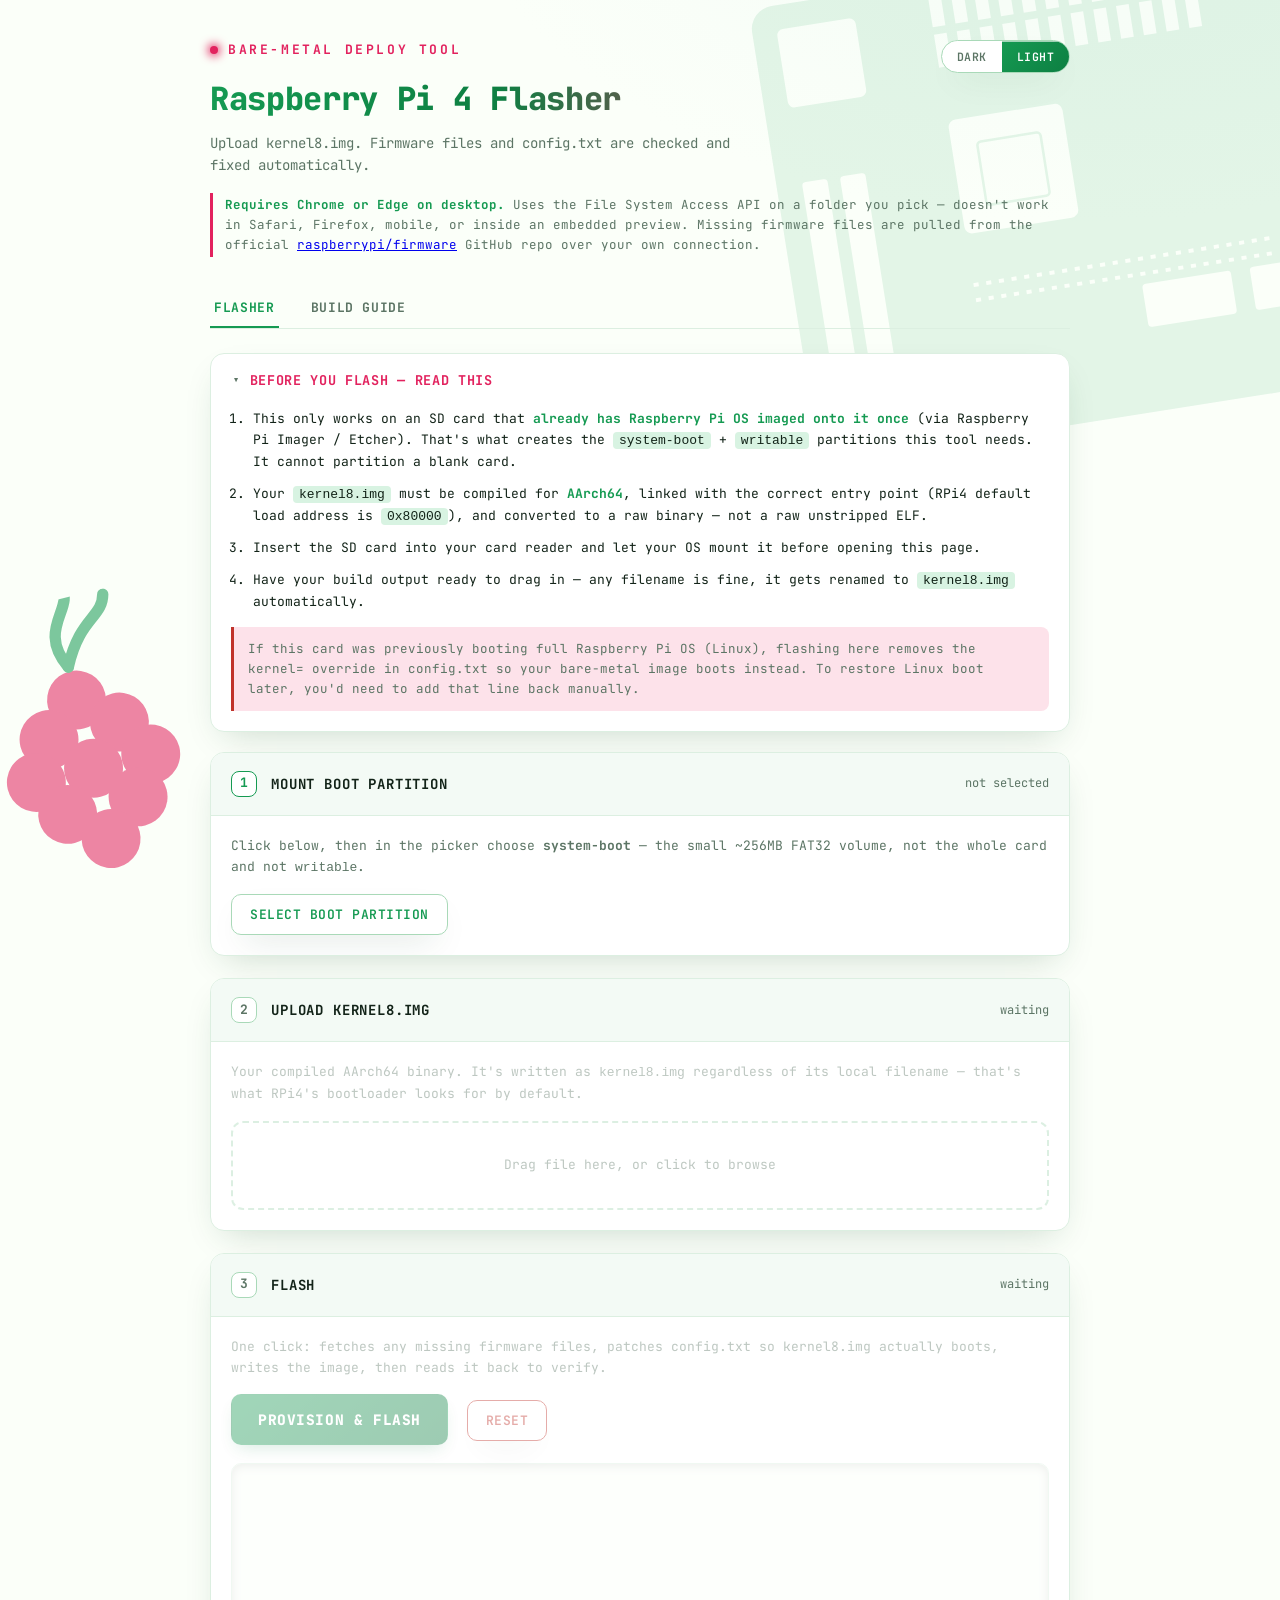
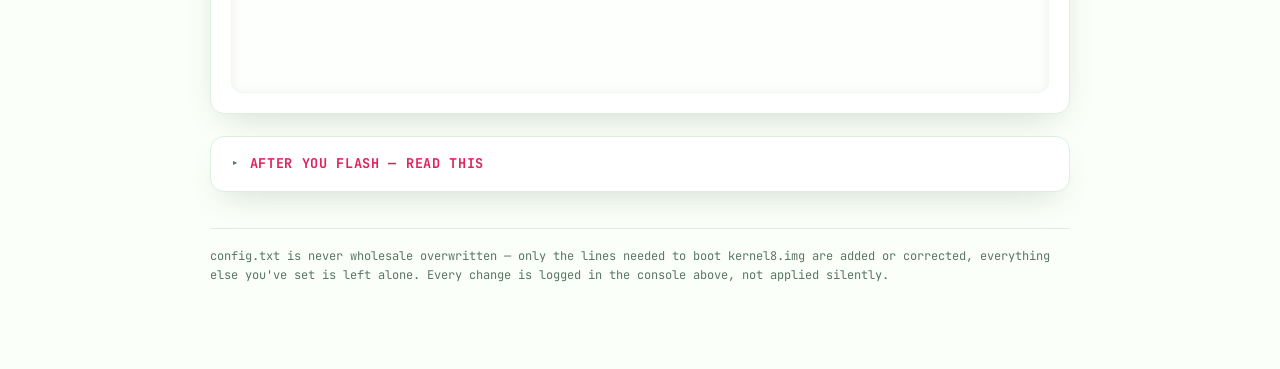
==== commit cde3a559: "Add files via upload" ====
--- a/Index.html
+++ b/Index.html
@@ -8,7 +8,7 @@
 <link rel="preconnect" href="https://fonts.gstatic.com" crossorigin>
 <link href="https://fonts.googleapis.com/css2?family=JetBrains+Mono:wght@400;500;600;700;800&display=swap" rel="stylesheet">
 <style>
-  :root{ --radius: 14px; }
+:root{ --radius: 14px; }
   html[data-theme="dark"]{
     --bg-a: #081109; --bg-b: #0a1a12;
     --panel: #101c14; --panel-2: #16251b;
@@ -125,6 +125,13 @@
 
   footer{margin-top:36px;color:var(--muted);font-size:12px;border-top:1px solid var(--border);padding-top:18px;}
   footer a{color:var(--green);}
+
+
+  .tabbar{display:flex;gap:8px;margin-bottom:24px;border-bottom:1px solid var(--border);}
+  .tab-btn{background:transparent;border:none;box-shadow:none;color:var(--muted);font-size:13px;padding:10px 4px;margin-right:20px;border-radius:0;border-bottom:2px solid transparent;text-transform:uppercase;letter-spacing:.05em;font-weight:700;}
+  .tab-btn:hover{transform:none;color:var(--text);border-color:var(--border-lit);background:transparent;}
+  .tab-btn.active{color:var(--green);border-bottom-color:var(--green);}
+  .codeblock{background:var(--bg-a);border:1px solid var(--border);border-radius:10px;padding:14px 16px;font-size:12.5px;overflow-x:auto;margin:10px 0 18px;white-space:pre;box-shadow:0 2px 10px rgba(0,0,0,.15) inset;color:var(--text);}
 </style>
 </head>
 <body>
@@ -194,6 +201,13 @@
     </div>
   </header>
 
+  <div class="tabbar">
+    <button class="tab-btn active" id="tabBtnFlasher">Flasher</button>
+    <button class="tab-btn" id="tabBtnGuide">Build Guide</button>
+  </div>
+
+  <div id="panelFlasher">
+
   <details class="instructions" open>
     <summary>Before you flash — read this</summary>
     <div class="instructions-body">
@@ -274,6 +288,92 @@
     config.txt is never wholesale overwritten — only the lines needed to boot kernel8.img are added or corrected, everything else you've set is left alone. Every change is logged in the console above, not applied silently.
   </footer>
 
+  </div><!-- /panelFlasher -->
+
+  <div id="panelGuide" style="display:none;">
+
+    <div class="step">
+      <div class="step-head">
+        <div class="step-num">1</div>
+        <div class="step-title">Install the compiler</div>
+      </div>
+      <div class="step-body">
+        <p class="help">The ARM bare-metal toolchain — targets AArch64 with no OS/libc assumptions. Use this, not <code>aarch64-linux-gnu-gcc</code>, which assumes a Linux target.</p>
+        <div class="codeblock">sudo apt update
+sudo apt install gcc-aarch64-none-elf</div>
+      </div>
+    </div>
+
+    <div class="step">
+      <div class="step-head">
+        <div class="step-num">2</div>
+        <div class="step-title">Entry point — start.S</div>
+      </div>
+      <div class="step-body">
+        <p class="help">Sets up the stack and jumps into your C code.</p>
+        <div class="codeblock">.section ".text.boot"
+.global _start
+_start:
+    ldr x0, =0x80000
+    mov sp, x0
+    bl main
+hang: b hang</div>
+      </div>
+    </div>
+
+    <div class="step">
+      <div class="step-head">
+        <div class="step-num">3</div>
+        <div class="step-title">Linker script — linker.ld</div>
+      </div>
+      <div class="step-body">
+        <p class="help">Places your code at <code>0x80000</code> — the RPi4 default load address.</p>
+        <div class="codeblock">ENTRY(_start)
+SECTIONS
+{
+    . = 0x80000;
+    .text : { *(.text.boot) *(.text*) }
+    .rodata : { *(.rodata*) }
+    .data : { *(.data*) }
+    .bss : { *(.bss*) }
+}</div>
+      </div>
+    </div>
+
+    <div class="step">
+      <div class="step-head">
+        <div class="step-num">4</div>
+        <div class="step-title">Your code — main.c</div>
+      </div>
+      <div class="step-body">
+        <p class="help">Replace the body with your actual driver/application code.</p>
+        <div class="codeblock">void main(void) {
+    while (1) { }
+}</div>
+      </div>
+    </div>
+
+    <div class="step">
+      <div class="step-head">
+        <div class="step-num">5</div>
+        <div class="step-title">Compile, link, convert</div>
+      </div>
+      <div class="step-body">
+        <p class="help"><code>-mgeneral-regs-only</code> matters — without it GCC may emit NEON/FP instructions, and those registers aren't safe to use until you've explicitly enabled and saved FP/SIMD state in bare-metal code.</p>
+        <div class="codeblock">aarch64-none-elf-gcc -ffreestanding -mgeneral-regs-only -c start.S -o start.o
+aarch64-none-elf-gcc -ffreestanding -mgeneral-regs-only -O2 -c main.c -o main.o
+aarch64-none-elf-ld -T linker.ld -o kernel8.elf start.o main.o
+aarch64-none-elf-objcopy -O binary kernel8.elf kernel8.img</div>
+        <p class="help" style="margin-bottom:0;"><code>kernel8.img</code> is the raw binary the flasher tool needs — not the <code>.elf</code>. Switch back to the <b>Flasher</b> tab above once you have it.</p>
+      </div>
+    </div>
+
+    <footer>
+      Questions about a specific build error aren't covered here — this is just the install + minimal skeleton to get a bootable image out the door.
+    </footer>
+
+  </div><!-- /panelGuide -->
+
 </div>
 
 <script>
@@ -287,6 +387,23 @@
 setTheme(prefersDark ? 'dark' : 'light');
 document.getElementById('btnDark').addEventListener('click', () => setTheme('dark'));
 document.getElementById('btnLight').addEventListener('click', () => setTheme('light'));
+
+const panelFlasher = document.getElementById('panelFlasher');
+const panelGuide = document.getElementById('panelGuide');
+const tabBtnFlasher = document.getElementById('tabBtnFlasher');
+const tabBtnGuide = document.getElementById('tabBtnGuide');
+tabBtnFlasher.addEventListener('click', () => {
+  panelFlasher.style.display = '';
+  panelGuide.style.display = 'none';
+  tabBtnFlasher.classList.add('active');
+  tabBtnGuide.classList.remove('active');
+});
+tabBtnGuide.addEventListener('click', () => {
+  panelFlasher.style.display = 'none';
+  panelGuide.style.display = '';
+  tabBtnGuide.classList.add('active');
+  tabBtnFlasher.classList.remove('active');
+});
 
 let dirHandle = null;
 let sourceFile = null;
